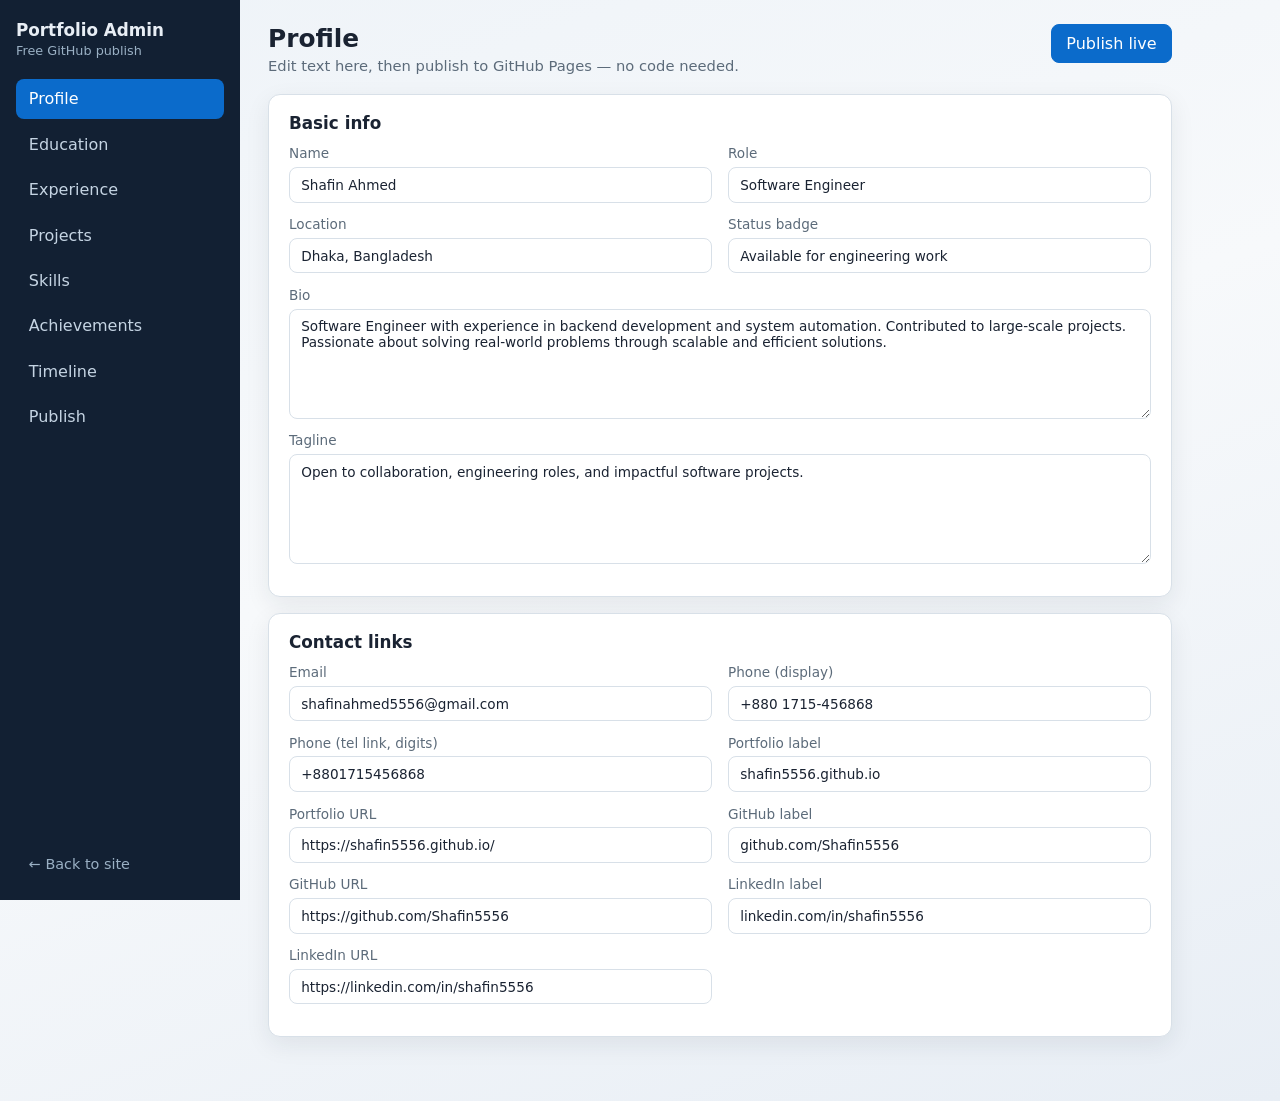
==== admin/index.html @ c8230ef8 "Add free admin CMS and JSON-driven content." ====
<!DOCTYPE html>
<html lang="en">
<head>
  <meta charset="utf-8">
  <meta name="viewport" content="width=device-width, initial-scale=1">
  <meta name="robots" content="noindex,nofollow">
  <title>Portfolio Admin · Shafin Ahmed</title>
  <link rel="stylesheet" href="admin.css">
</head>
<body>
  <div class="admin" id="admin-app">
    <aside class="side">
      <div class="brand">
        <strong>Portfolio Admin</strong>
        <span>Free GitHub publish</span>
      </div>
      <nav class="nav">
        <button type="button" class="nav-btn is-active" data-tab="profile">Profile</button>
        <button type="button" class="nav-btn" data-tab="education">Education</button>
        <button type="button" class="nav-btn" data-tab="experience">Experience</button>
        <button type="button" class="nav-btn" data-tab="projects">Projects</button>
        <button type="button" class="nav-btn" data-tab="skills">Skills</button>
        <button type="button" class="nav-btn" data-tab="achievements">Achievements</button>
        <button type="button" class="nav-btn" data-tab="timeline">Timeline</button>
        <button type="button" class="nav-btn" data-tab="publish">Publish</button>
      </nav>
      <a class="back" href="../">← Back to site</a>
    </aside>

    <main class="main">
      <header class="top">
        <div>
          <h1 id="tab-title">Profile</h1>
          <p class="muted">Edit text here, then publish to GitHub Pages — no code needed.</p>
        </div>
        <button class="btn primary" id="quick-publish" type="button">Publish live</button>
      </header>

      <section class="panel is-active" data-panel="profile"></section>
      <section class="panel" data-panel="education"></section>
      <section class="panel" data-panel="experience"></section>
      <section class="panel" data-panel="projects"></section>
      <section class="panel" data-panel="skills"></section>
      <section class="panel" data-panel="achievements"></section>
      <section class="panel" data-panel="timeline"></section>

      <section class="panel" data-panel="publish">
        <article class="card">
          <h2>Connect GitHub (one-time)</h2>
          <ol class="steps">
            <li>Open <a href="https://github.com/settings/tokens?type=beta" target="_blank" rel="noopener">GitHub → Fine-grained tokens</a></li>
            <li>Generate a token for repo <strong>Shafin5556/Shafin5556.github.io</strong></li>
            <li>Permission: <strong>Contents → Read and write</strong></li>
            <li>Paste token below (saved only in this browser)</li>
          </ol>
          <label>GitHub token
            <input id="gh-token" type="password" placeholder="github_pat_..." autocomplete="off">
          </label>
          <div class="row">
            <button class="btn" id="save-token" type="button">Save token</button>
            <button class="btn danger" id="clear-token" type="button">Clear token</button>
          </div>
          <p class="status" id="auth-status">Not connected</p>
        </article>
        <article class="card">
          <h2>Publish changes</h2>
          <p class="muted">This updates <code>data/site.json</code> on the <code>gh-pages</code> branch. Your live site refreshes in about 1 minute.</p>
          <label>Commit message
            <input id="commit-msg" type="text" value="Update portfolio content from admin">
          </label>
          <button class="btn primary" id="publish-btn" type="button">Publish to GitHub Pages</button>
          <p class="status" id="publish-status"></p>
        </article>
      </section>
    </main>
  </div>
  <div class="toast" id="toast" hidden></div>
  <script src="admin.js"></script>
</body>
</html>
---- admin/admin.css ----
:root {
  --bg: #f4f6f8;
  --panel: #ffffff;
  --ink: #1a2332;
  --muted: #5c6b7a;
  --line: #d8e0e8;
  --accent: #0b6bcb;
  --accent-ink: #fff;
  --danger: #b42318;
  --ok: #067647;
  --radius: 12px;
  --shadow: 0 8px 24px rgba(26, 35, 50, 0.08);
  --side: 240px;
  --font: "Segoe UI", system-ui, sans-serif;
}

* { box-sizing: border-box; }
html, body { margin: 0; min-height: 100%; }
body {
  font-family: var(--font);
  color: var(--ink);
  background: linear-gradient(160deg, #eef3f8 0%, #f7f9fb 45%, #e8eef5 100%);
}

.admin {
  display: grid;
  grid-template-columns: var(--side) 1fr;
  min-height: 100vh;
}

.side {
  background: #122033;
  color: #e8eef5;
  padding: 1.25rem 1rem;
  display: flex;
  flex-direction: column;
  gap: 1.25rem;
  position: sticky;
  top: 0;
  height: 100vh;
}

.brand strong { display: block; font-size: 1.05rem; }
.brand span { color: #9ab0c4; font-size: 0.8rem; }

.nav { display: flex; flex-direction: column; gap: 0.35rem; flex: 1; }
.nav-btn {
  appearance: none;
  border: 0;
  background: transparent;
  color: #c5d4e3;
  text-align: left;
  padding: 0.65rem 0.8rem;
  border-radius: 8px;
  cursor: pointer;
  font: inherit;
}
.nav-btn:hover { background: rgba(255,255,255,0.06); color: #fff; }
.nav-btn.is-active { background: var(--accent); color: #fff; }

.back {
  color: #9ab0c4;
  text-decoration: none;
  font-size: 0.9rem;
  padding: 0.5rem 0.8rem;
}
.back:hover { color: #fff; }

.main { padding: 1.5rem 1.75rem 3rem; max-width: 960px; }
.top {
  display: flex;
  justify-content: space-between;
  align-items: flex-start;
  gap: 1rem;
  margin-bottom: 1.25rem;
}
.top h1 { margin: 0 0 0.25rem; font-size: 1.55rem; }
.muted { color: var(--muted); margin: 0; font-size: 0.92rem; }

.panel { display: none; }
.panel.is-active { display: block; }

.card {
  background: var(--panel);
  border: 1px solid var(--line);
  border-radius: var(--radius);
  box-shadow: var(--shadow);
  padding: 1.15rem 1.25rem;
  margin-bottom: 1rem;
}
.card h2, .card h3 { margin: 0 0 0.75rem; font-size: 1.05rem; }

label {
  display: flex;
  flex-direction: column;
  gap: 0.35rem;
  font-size: 0.85rem;
  color: var(--muted);
  margin-bottom: 0.85rem;
}
input, textarea, select {
  font: inherit;
  color: var(--ink);
  border: 1px solid var(--line);
  border-radius: 8px;
  padding: 0.55rem 0.7rem;
  background: #fff;
}
textarea { min-height: 110px; resize: vertical; }
input:focus, textarea:focus, select:focus {
  outline: 2px solid rgba(11, 107, 203, 0.35);
  border-color: var(--accent);
}

.grid-2 {
  display: grid;
  grid-template-columns: 1fr 1fr;
  gap: 0 1rem;
}
.row { display: flex; flex-wrap: wrap; gap: 0.6rem; align-items: center; }

.btn {
  appearance: none;
  border: 1px solid var(--line);
  background: #fff;
  color: var(--ink);
  border-radius: 8px;
  padding: 0.55rem 0.9rem;
  font: inherit;
  cursor: pointer;
}
.btn:hover { background: #f3f6f9; }
.btn.primary {
  background: var(--accent);
  border-color: var(--accent);
  color: var(--accent-ink);
}
.btn.primary:hover { filter: brightness(1.05); }
.btn.danger { color: var(--danger); border-color: #f3c2bd; }
.btn.danger:hover { background: #fff5f4; }
.btn.sm { padding: 0.35rem 0.65rem; font-size: 0.85rem; }

.item {
  border: 1px solid var(--line);
  border-radius: 10px;
  padding: 0.9rem;
  margin-bottom: 0.75rem;
  background: #fafbfc;
}
.item-head {
  display: flex;
  justify-content: space-between;
  align-items: center;
  gap: 0.5rem;
  margin-bottom: 0.5rem;
}
.item-head strong { font-size: 0.95rem; }

.steps { margin: 0 0 1rem; padding-left: 1.2rem; color: var(--muted); }
.steps li { margin-bottom: 0.4rem; }
.steps a { color: var(--accent); }

.status { font-size: 0.9rem; margin: 0.75rem 0 0; }
.status.ok { color: var(--ok); }
.status.err { color: var(--danger); }

.toast {
  position: fixed;
  right: 1rem;
  bottom: 1rem;
  background: #122033;
  color: #fff;
  padding: 0.75rem 1rem;
  border-radius: 10px;
  box-shadow: var(--shadow);
  z-index: 50;
  max-width: min(360px, calc(100vw - 2rem));
}

@media (max-width: 820px) {
  .admin { grid-template-columns: 1fr; }
  .side {
    position: static;
    height: auto;
    flex-direction: row;
    flex-wrap: wrap;
    align-items: center;
  }
  .nav { flex-direction: row; flex-wrap: wrap; width: 100%; }
  .brand { width: 100%; }
  .grid-2 { grid-template-columns: 1fr; }
  .top { flex-direction: column; }
}
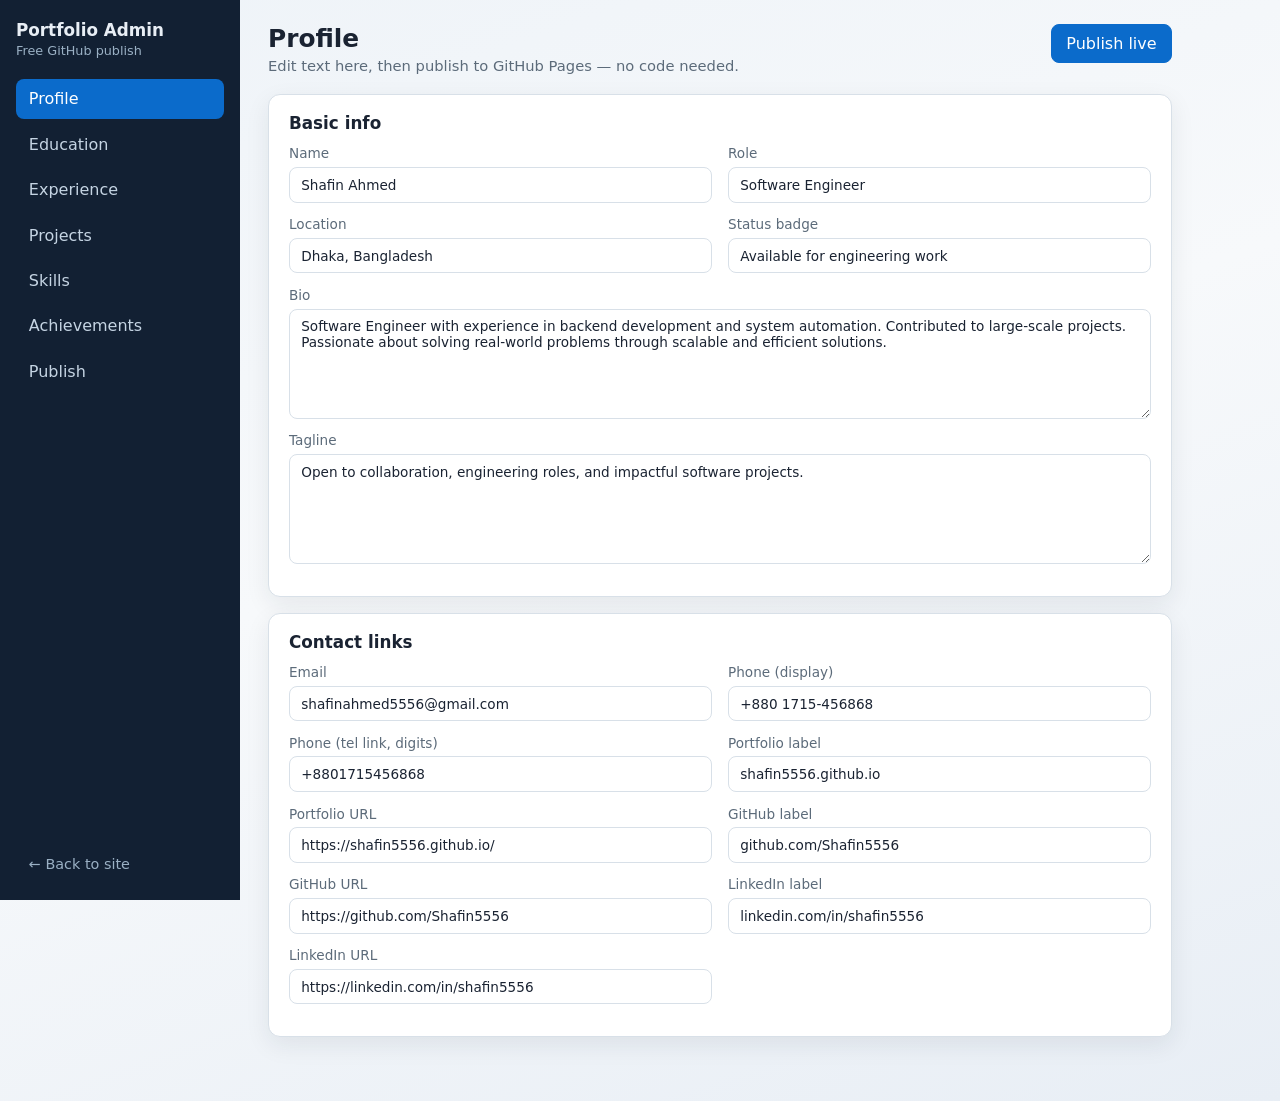
==== commit fef8e92a: "Remove timeline, real CV PDF, fix About mobile overflow." ====
--- a/admin/index.html
+++ b/admin/index.html
@@ -21,7 +21,6 @@
         <button type="button" class="nav-btn" data-tab="projects">Projects</button>
         <button type="button" class="nav-btn" data-tab="skills">Skills</button>
         <button type="button" class="nav-btn" data-tab="achievements">Achievements</button>
-        <button type="button" class="nav-btn" data-tab="timeline">Timeline</button>
         <button type="button" class="nav-btn" data-tab="publish">Publish</button>
       </nav>
       <a class="back" href="../">← Back to site</a>
@@ -42,8 +41,6 @@
       <section class="panel" data-panel="projects"></section>
       <section class="panel" data-panel="skills"></section>
       <section class="panel" data-panel="achievements"></section>
-      <section class="panel" data-panel="timeline"></section>
-
       <section class="panel" data-panel="publish">
         <article class="card">
           <h2>Connect GitHub (one-time)</h2>
